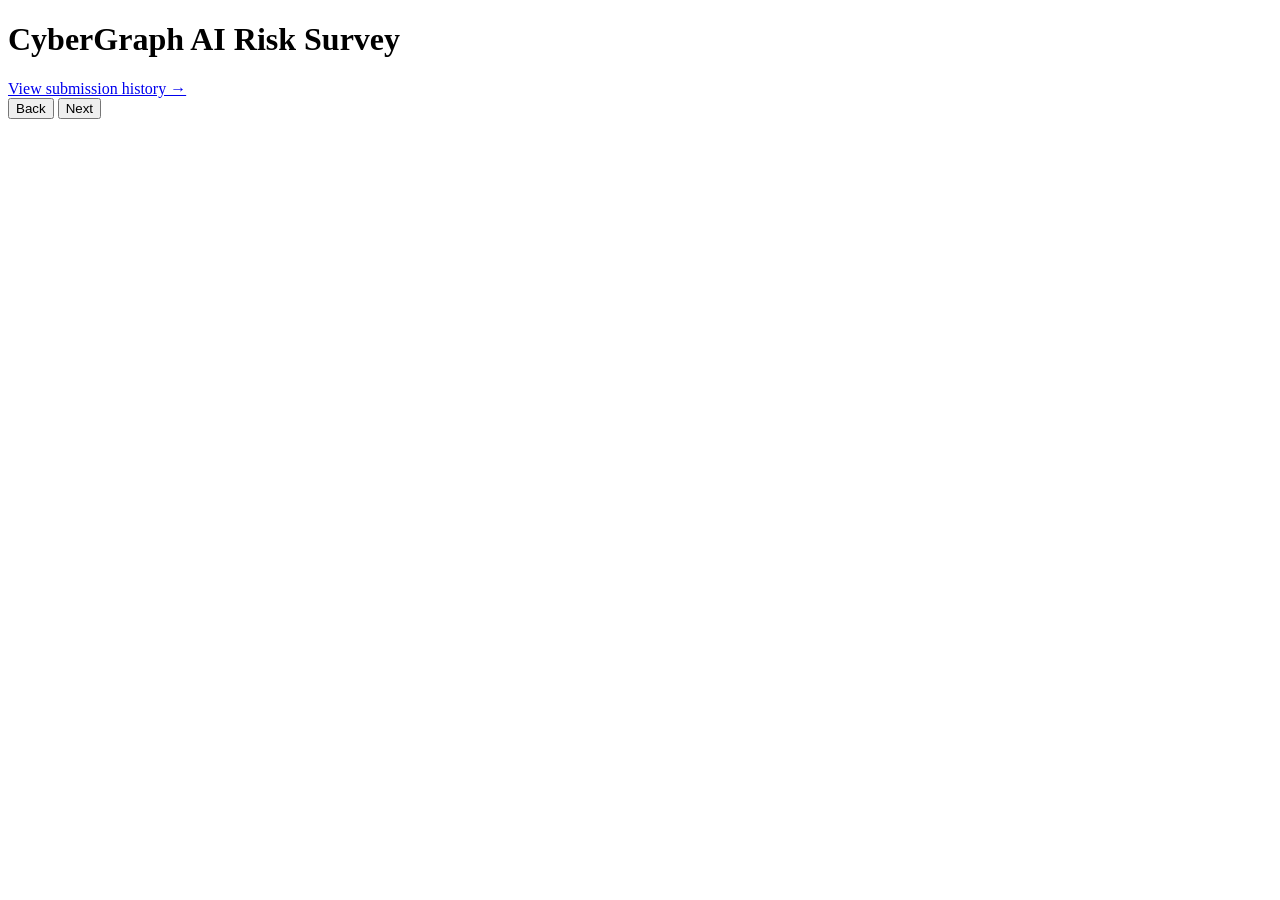
==== index.html @ e198fd0e "Add files via upload" ====
<!doctype html>
<html lang="en">
<head>
  <meta charset="utf-8" />
  <meta name="viewport" content="width=device-width, initial-scale=1" />
  <title>CyberGraph AI — Risk Survey</title>
  <link rel="stylesheet" href="css/style.css" />
</head>
<body>
  <header class="topbar">
    <h1 id="survey-title">CyberGraph AI Risk Survey</h1>
    <nav>
      <a href="history.html">View submission history →</a>
    </nav>
  </header>

  <div class="progress-wrap">
    <div class="progress-track"><div id="progress-bar" class="progress-fill"></div></div>
    <div id="progress-label" class="progress-label"></div>
  </div>

  <main class="container">
    <div id="page-container"></div>

    <div class="nav-buttons">
      <button type="button" id="btn-back" class="btn-secondary">Back</button>
      <button type="button" id="btn-next" class="btn-primary">Next</button>
    </div>
  </main>

  <script src="js/scoring.js"></script>
  <script src="js/csv.js"></script>
  <script src="js/app.js"></script>
</body>
</html>
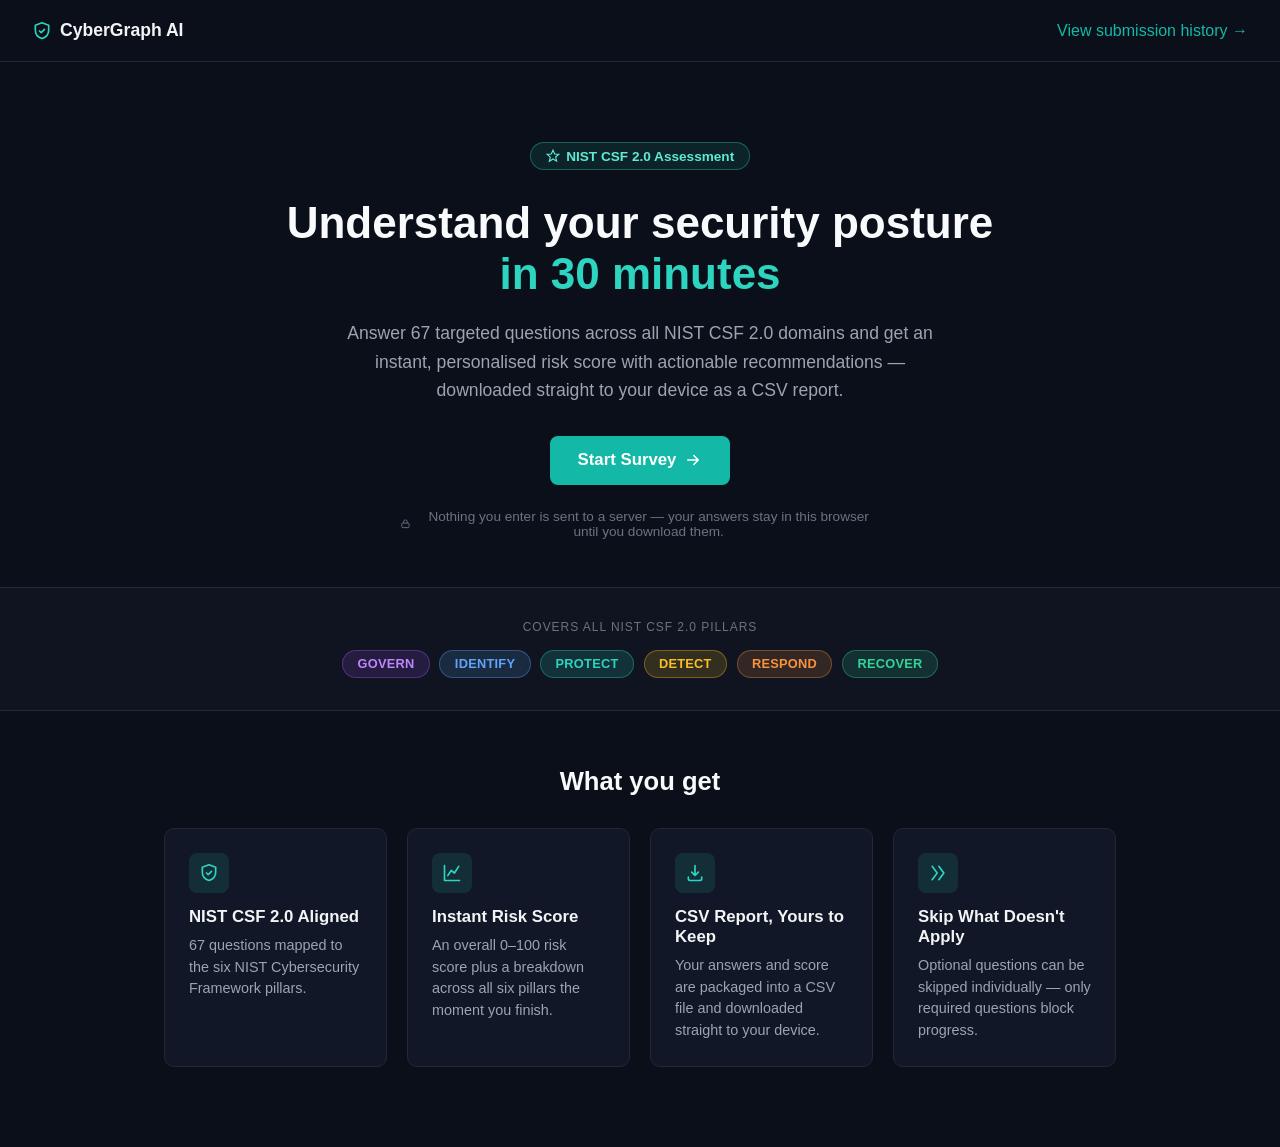
==== commit ac4ab936: "Latest changes" ====
--- a/index.html
+++ b/index.html
@@ -8,25 +8,104 @@
 </head>
 <body>
   <header class="topbar">
-    <h1 id="survey-title">CyberGraph AI Risk Survey</h1>
+    <div class="lp-brand">
+      <span class="lp-brand-icon">
+        <svg viewBox="0 0 24 24" width="20" height="20" fill="none" stroke="currentColor" stroke-width="2" stroke-linecap="round" stroke-linejoin="round"><path d="M12 2 4 5v6c0 5 3.4 8.6 8 10 4.6-1.4 8-5 8-10V5z"/><path d="m9 12 2 2 4-4"/></svg>
+      </span>
+      <span class="lp-brand-name">CyberGraph AI</span>
+    </div>
     <nav>
       <a href="history.html">View submission history →</a>
     </nav>
   </header>
 
-  <div class="progress-wrap">
-    <div class="progress-track"><div id="progress-bar" class="progress-fill"></div></div>
-    <div id="progress-label" class="progress-label"></div>
+  <section id="landing-view">
+    <div class="lp-hero">
+      <span class="lp-badge">
+        <svg viewBox="0 0 24 24" width="14" height="14" fill="none" stroke="currentColor" stroke-width="2"><path d="m12 2 2.9 6.5 7.1.6-5.4 4.7 1.6 7-6.2-3.8L5.8 21l1.6-7L2 9.1l7.1-.6z"/></svg>
+        NIST CSF 2.0 Assessment
+      </span>
+      <h1 class="lp-headline">
+        Understand your security posture<br />
+        <span class="lp-headline-accent">in 30 minutes</span>
+      </h1>
+      <p class="lp-subtext">
+        Answer 67 targeted questions across all NIST CSF 2.0 domains and get an instant,
+        personalised risk score with actionable recommendations — downloaded straight to
+        your device as a CSV report.
+      </p>
+      <button type="button" id="btn-start-survey" class="btn-primary lp-cta">
+        Start Survey
+        <svg viewBox="0 0 24 24" width="18" height="18" fill="none" stroke="currentColor" stroke-width="2" stroke-linecap="round" stroke-linejoin="round"><path d="M5 12h14M13 6l6 6-6 6"/></svg>
+      </button>
+      <p class="lp-trust">
+        <svg viewBox="0 0 24 24" width="14" height="14" fill="none" stroke="currentColor" stroke-width="2"><rect x="4" y="10" width="16" height="10" rx="2"/><path d="M8 10V7a4 4 0 0 1 8 0v3"/></svg>
+        Nothing you enter is sent to a server — your answers stay in this browser until you download them.
+      </p>
+    </div>
+
+    <div class="lp-pillars-strip">
+      <div class="lp-pillars-label">Covers all NIST CSF 2.0 pillars</div>
+      <div class="lp-pillars-row">
+        <span class="lp-chip lp-chip-govern">GOVERN</span>
+        <span class="lp-chip lp-chip-identify">IDENTIFY</span>
+        <span class="lp-chip lp-chip-protect">PROTECT</span>
+        <span class="lp-chip lp-chip-detect">DETECT</span>
+        <span class="lp-chip lp-chip-respond">RESPOND</span>
+        <span class="lp-chip lp-chip-recover">RECOVER</span>
+      </div>
+    </div>
+
+    <div class="lp-features">
+      <h2 class="lp-features-title">What you get</h2>
+      <div class="lp-feature-grid">
+        <div class="lp-feature-card">
+          <span class="lp-feature-icon">
+            <svg viewBox="0 0 24 24" width="20" height="20" fill="none" stroke="currentColor" stroke-width="2" stroke-linecap="round" stroke-linejoin="round"><path d="M12 2 4 5v6c0 5 3.4 8.6 8 10 4.6-1.4 8-5 8-10V5z"/><path d="m9 12 2 2 4-4"/></svg>
+          </span>
+          <h3>NIST CSF 2.0 Aligned</h3>
+          <p>67 questions mapped to the six NIST Cybersecurity Framework pillars.</p>
+        </div>
+        <div class="lp-feature-card">
+          <span class="lp-feature-icon">
+            <svg viewBox="0 0 24 24" width="20" height="20" fill="none" stroke="currentColor" stroke-width="2" stroke-linecap="round" stroke-linejoin="round"><path d="M3 3v18h18"/><path d="M7 15l4-6 4 3 5-8"/></svg>
+          </span>
+          <h3>Instant Risk Score</h3>
+          <p>An overall 0–100 risk score plus a breakdown across all six pillars the moment you finish.</p>
+        </div>
+        <div class="lp-feature-card">
+          <span class="lp-feature-icon">
+            <svg viewBox="0 0 24 24" width="20" height="20" fill="none" stroke="currentColor" stroke-width="2" stroke-linecap="round" stroke-linejoin="round"><path d="M12 3v12m0 0 4-4m-4 4-4-4"/><path d="M4 17v2a2 2 0 0 0 2 2h12a2 2 0 0 0 2-2v-2"/></svg>
+          </span>
+          <h3>CSV Report, Yours to Keep</h3>
+          <p>Your answers and score are packaged into a CSV file and downloaded straight to your device.</p>
+        </div>
+        <div class="lp-feature-card">
+          <span class="lp-feature-icon">
+            <svg viewBox="0 0 24 24" width="20" height="20" fill="none" stroke="currentColor" stroke-width="2" stroke-linecap="round" stroke-linejoin="round"><path d="m5 4 6 8-6 8"/><path d="m13 4 6 8-6 8"/></svg>
+          </span>
+          <h3>Skip What Doesn't Apply</h3>
+          <p>Optional questions can be skipped individually — only required questions block progress.</p>
+        </div>
+      </div>
+    </div>
+  </section>
+
+  <div id="wizard-view" hidden>
+    <div class="progress-wrap">
+      <div class="progress-track"><div id="progress-bar" class="progress-fill"></div></div>
+      <div id="progress-label" class="progress-label"></div>
+    </div>
+
+    <main class="container">
+      <div id="page-container"></div>
+
+      <div class="nav-buttons">
+        <button type="button" id="btn-back" class="btn-secondary">Back</button>
+        <button type="button" id="btn-next" class="btn-primary">Next</button>
+      </div>
+    </main>
   </div>
-
-  <main class="container">
-    <div id="page-container"></div>
-
-    <div class="nav-buttons">
-      <button type="button" id="btn-back" class="btn-secondary">Back</button>
-      <button type="button" id="btn-next" class="btn-primary">Next</button>
-    </div>
-  </main>
 
   <script src="js/scoring.js"></script>
   <script src="js/csv.js"></script>
--- a/css/style.css
+++ b/css/style.css
@@ -0,0 +1,532 @@
+:root {
+  color-scheme: dark;
+  --bg: #0b0f19;
+  --card: #111726;
+  --text: #e5e7eb;
+  --muted: #9aa4b2;
+  --border: #1f2937;
+  --accent: #14b8a6;
+  --accent-hover: #0d9488;
+  --risk-low: #34d399;
+  --risk-medium: #fbbf24;
+  --risk-high: #f87171;
+}
+
+* {
+  box-sizing: border-box;
+}
+
+body {
+  margin: 0;
+  font-family: -apple-system, BlinkMacSystemFont, 'Segoe UI', Roboto, sans-serif;
+  background: var(--bg);
+  color: var(--text);
+}
+
+.topbar {
+  display: flex;
+  align-items: center;
+  justify-content: space-between;
+  padding: 1.25rem 2rem;
+  background: var(--bg);
+  border-bottom: 1px solid var(--border);
+  flex-wrap: wrap;
+  gap: 0.5rem;
+}
+
+.topbar h1 {
+  margin: 0;
+  font-size: 1.3rem;
+}
+
+.topbar a {
+  color: var(--accent);
+  text-decoration: none;
+  font-weight: 500;
+}
+
+.topbar a:hover {
+  text-decoration: underline;
+}
+
+.progress-wrap {
+  max-width: 760px;
+  margin: 1.25rem auto 0;
+  padding: 0 1.5rem;
+}
+
+.progress-track {
+  height: 6px;
+  background: var(--border);
+  border-radius: 3px;
+  overflow: hidden;
+}
+
+.progress-fill {
+  height: 100%;
+  background: var(--accent);
+  width: 0%;
+  transition: width 0.2s ease;
+}
+
+.progress-label {
+  margin-top: 0.4rem;
+  font-size: 0.85rem;
+  color: var(--muted);
+}
+
+.container {
+  max-width: 760px;
+  margin: 1rem auto 3rem;
+  padding: 0 1.5rem;
+}
+
+.section-intro {
+  color: var(--muted);
+  margin-top: -0.5rem;
+}
+
+.field {
+  margin-bottom: 1.1rem;
+}
+
+.field label {
+  display: block;
+  font-weight: 600;
+  margin-bottom: 0.35rem;
+}
+
+.field input {
+  width: 100%;
+  padding: 0.6rem 0.7rem;
+  border: 1px solid var(--border);
+  border-radius: 6px;
+  background: var(--card);
+  color: var(--text);
+  font-size: 1rem;
+}
+
+.required {
+  color: var(--risk-high);
+}
+
+.question {
+  background: var(--card);
+  border: 1px solid var(--border);
+  border-radius: 8px;
+  padding: 1rem 1.1rem;
+  margin-bottom: 1rem;
+}
+
+.question.skipped {
+  opacity: 0.6;
+}
+
+.question-head {
+  display: flex;
+  align-items: flex-start;
+  justify-content: space-between;
+  gap: 0.75rem;
+}
+
+.question-text {
+  font-weight: 600;
+  margin: 0 0 0.3rem;
+}
+
+.question-why {
+  color: var(--muted);
+  font-size: 0.85rem;
+  margin: 0 0 0.6rem;
+}
+
+.question-input textarea,
+.question-input input[type='text'] {
+  width: 100%;
+  padding: 0.5rem 0.6rem;
+  border: 1px solid var(--border);
+  border-radius: 6px;
+  background: var(--bg);
+  color: var(--text);
+  font-size: 0.95rem;
+}
+
+.choice {
+  display: block;
+  font-weight: 400;
+  margin: 0.3rem 0;
+  font-size: 0.95rem;
+}
+
+.btn-skip {
+  border: 1px solid var(--border);
+  background: transparent;
+  color: var(--muted);
+  padding: 0.25rem 0.6rem;
+  border-radius: 5px;
+  cursor: pointer;
+  font-size: 0.78rem;
+  white-space: nowrap;
+}
+
+.btn-skip:hover {
+  border-color: var(--accent);
+  color: var(--accent);
+}
+
+.skipped-note {
+  color: var(--muted);
+  font-style: italic;
+  font-size: 0.85rem;
+  margin: 0.4rem 0 0;
+}
+
+.nav-buttons {
+  display: flex;
+  justify-content: space-between;
+  margin-top: 1.5rem;
+}
+
+.btn-primary {
+  background: var(--accent);
+  color: #fff;
+  border: none;
+  padding: 0.75rem 1.5rem;
+  border-radius: 6px;
+  font-size: 1rem;
+  cursor: pointer;
+}
+
+.btn-primary:hover {
+  background: var(--accent-hover);
+}
+
+.btn-secondary {
+  background: transparent;
+  color: var(--text);
+  border: 1px solid var(--border);
+  padding: 0.75rem 1.5rem;
+  border-radius: 6px;
+  font-size: 1rem;
+  cursor: pointer;
+}
+
+.btn-secondary:hover {
+  border-color: var(--accent);
+  color: var(--accent);
+}
+
+.card {
+  background: var(--card);
+  border: 1px solid var(--border);
+  border-radius: 8px;
+  padding: 1.5rem;
+  margin-top: 2rem;
+}
+
+.score-card {
+  display: flex;
+  align-items: center;
+  gap: 1.25rem;
+  background: var(--card);
+  border: 1px solid var(--border);
+  border-radius: 10px;
+  padding: 1.5rem;
+  margin-bottom: 1.5rem;
+}
+
+.score-number {
+  font-size: 3rem;
+  font-weight: 800;
+  line-height: 1;
+}
+
+.score-label {
+  color: var(--muted);
+  font-size: 0.9rem;
+}
+
+.score-tag {
+  display: inline-block;
+  padding: 0.15rem 0.6rem;
+  border-radius: 999px;
+  font-weight: 600;
+  font-size: 0.8rem;
+  margin-top: 0.3rem;
+  color: #fff;
+}
+
+.risk-low, .score-tag.risk-low { color: var(--risk-low); }
+.risk-medium, .score-tag.risk-medium { color: var(--risk-medium); }
+.risk-high, .score-tag.risk-high { color: var(--risk-high); }
+.score-tag.risk-low { background: var(--risk-low); color: #06281c; }
+.score-tag.risk-medium { background: var(--risk-medium); color: #2b1a02; }
+.score-tag.risk-high { background: var(--risk-high); color: #2b0b0b; }
+
+.pillar-list {
+  margin-bottom: 1.5rem;
+}
+
+.pillar-row {
+  display: grid;
+  grid-template-columns: 90px 1fr 40px;
+  align-items: center;
+  gap: 0.75rem;
+  margin-bottom: 0.5rem;
+}
+
+.pillar-name {
+  font-weight: 600;
+  font-size: 0.85rem;
+}
+
+.pillar-bar {
+  height: 10px;
+  background: var(--border);
+  border-radius: 5px;
+  overflow: hidden;
+}
+
+.pillar-bar-fill {
+  height: 100%;
+}
+
+.pillar-bar-fill.risk-low { background: var(--risk-low); }
+.pillar-bar-fill.risk-medium { background: var(--risk-medium); }
+.pillar-bar-fill.risk-high { background: var(--risk-high); }
+
+.pillar-score {
+  text-align: right;
+  font-size: 0.85rem;
+  color: var(--muted);
+}
+
+.rec-list li {
+  margin-bottom: 0.6rem;
+  line-height: 1.4;
+}
+
+.result-row {
+  display: flex;
+  justify-content: space-between;
+  padding: 0.4rem 0;
+  border-bottom: 1px solid var(--border);
+}
+
+.hint {
+  color: var(--muted);
+  font-size: 0.9rem;
+}
+
+.history-table {
+  width: 100%;
+  border-collapse: collapse;
+  margin-top: 1rem;
+}
+
+.history-table th,
+.history-table td {
+  text-align: left;
+  padding: 0.6rem 0.7rem;
+  border-bottom: 1px solid var(--border);
+  font-size: 0.9rem;
+}
+
+.history-table button {
+  border: 1px solid var(--border);
+  background: var(--card);
+  color: var(--text);
+  padding: 0.3rem 0.6rem;
+  border-radius: 5px;
+  cursor: pointer;
+  font-size: 0.8rem;
+  margin-right: 0.3rem;
+}
+
+.history-table button:hover {
+  border-color: var(--accent);
+  color: var(--accent);
+}
+
+/* ---- Landing page ---- */
+
+.lp-brand {
+  display: flex;
+  align-items: center;
+  gap: 0.5rem;
+  font-weight: 700;
+  font-size: 1.1rem;
+}
+
+.lp-brand-icon {
+  color: #2dd4bf;
+  display: inline-flex;
+}
+
+.lp-brand-name {
+  color: #f3f4f6;
+}
+
+.lp-hero {
+  max-width: 780px;
+  margin: 0 auto;
+  padding: 5rem 1.5rem 3rem;
+  text-align: center;
+}
+
+.lp-badge {
+  display: inline-flex;
+  align-items: center;
+  gap: 0.4rem;
+  padding: 0.35rem 0.9rem;
+  border-radius: 999px;
+  background: rgba(45, 212, 191, 0.1);
+  border: 1px solid rgba(45, 212, 191, 0.35);
+  color: #5eead4;
+  font-size: 0.85rem;
+  font-weight: 600;
+  margin-bottom: 1.75rem;
+}
+
+.lp-headline {
+  font-size: 2.75rem;
+  line-height: 1.15;
+  font-weight: 800;
+  margin: 0 0 1.25rem;
+  color: #f9fafb;
+}
+
+.lp-headline-accent {
+  color: #2dd4bf;
+}
+
+.lp-subtext {
+  color: #9aa4b2;
+  font-size: 1.1rem;
+  line-height: 1.6;
+  max-width: 620px;
+  margin: 0 auto 2rem;
+}
+
+.lp-cta {
+  display: inline-flex;
+  align-items: center;
+  gap: 0.5rem;
+  background: #14b8a6;
+  padding: 0.9rem 1.75rem;
+  font-size: 1.05rem;
+  font-weight: 600;
+  border-radius: 8px;
+}
+
+.lp-cta:hover {
+  background: #0d9488;
+}
+
+.lp-trust {
+  display: flex;
+  align-items: center;
+  justify-content: center;
+  gap: 0.4rem;
+  color: #6b7280;
+  font-size: 0.85rem;
+  margin: 1.5rem auto 0;
+  max-width: 480px;
+}
+
+.lp-pillars-strip {
+  background: #0f1420;
+  border-top: 1px solid #1f2937;
+  border-bottom: 1px solid #1f2937;
+  padding: 2rem 1.5rem;
+  text-align: center;
+}
+
+.lp-pillars-label {
+  text-transform: uppercase;
+  letter-spacing: 0.08em;
+  font-size: 0.75rem;
+  color: #6b7280;
+  margin-bottom: 1rem;
+}
+
+.lp-pillars-row {
+  display: flex;
+  flex-wrap: wrap;
+  justify-content: center;
+  gap: 0.6rem;
+}
+
+.lp-chip {
+  padding: 0.35rem 0.9rem;
+  border-radius: 999px;
+  font-size: 0.8rem;
+  font-weight: 700;
+  letter-spacing: 0.02em;
+  border: 1px solid transparent;
+}
+
+.lp-chip-govern { background: rgba(168, 85, 247, 0.15); color: #c084fc; border-color: rgba(168, 85, 247, 0.35); }
+.lp-chip-identify { background: rgba(96, 165, 250, 0.15); color: #60a5fa; border-color: rgba(96, 165, 250, 0.35); }
+.lp-chip-protect { background: rgba(45, 212, 191, 0.15); color: #2dd4bf; border-color: rgba(45, 212, 191, 0.35); }
+.lp-chip-detect { background: rgba(251, 191, 36, 0.15); color: #fbbf24; border-color: rgba(251, 191, 36, 0.35); }
+.lp-chip-respond { background: rgba(251, 146, 60, 0.15); color: #fb923c; border-color: rgba(251, 146, 60, 0.35); }
+.lp-chip-recover { background: rgba(52, 211, 153, 0.15); color: #34d399; border-color: rgba(52, 211, 153, 0.35); }
+
+.lp-features {
+  max-width: 1000px;
+  margin: 0 auto;
+  padding: 3.5rem 1.5rem 5rem;
+}
+
+.lp-features-title {
+  text-align: center;
+  font-size: 1.6rem;
+  font-weight: 700;
+  color: #f9fafb;
+  margin: 0 0 2rem;
+}
+
+.lp-feature-grid {
+  display: grid;
+  grid-template-columns: repeat(auto-fit, minmax(220px, 1fr));
+  gap: 1.25rem;
+}
+
+.lp-feature-card {
+  background: #111726;
+  border: 1px solid #1f2937;
+  border-radius: 10px;
+  padding: 1.5rem;
+}
+
+.lp-feature-icon {
+  display: inline-flex;
+  align-items: center;
+  justify-content: center;
+  width: 40px;
+  height: 40px;
+  border-radius: 8px;
+  background: rgba(45, 212, 191, 0.12);
+  color: #2dd4bf;
+  margin-bottom: 0.9rem;
+}
+
+.lp-feature-card h3 {
+  margin: 0 0 0.5rem;
+  font-size: 1.05rem;
+  color: #f3f4f6;
+}
+
+.lp-feature-card p {
+  margin: 0;
+  color: #9aa4b2;
+  font-size: 0.9rem;
+  line-height: 1.5;
+}
+
+@media (max-width: 600px) {
+  .lp-headline {
+    font-size: 2.1rem;
+  }
+}
